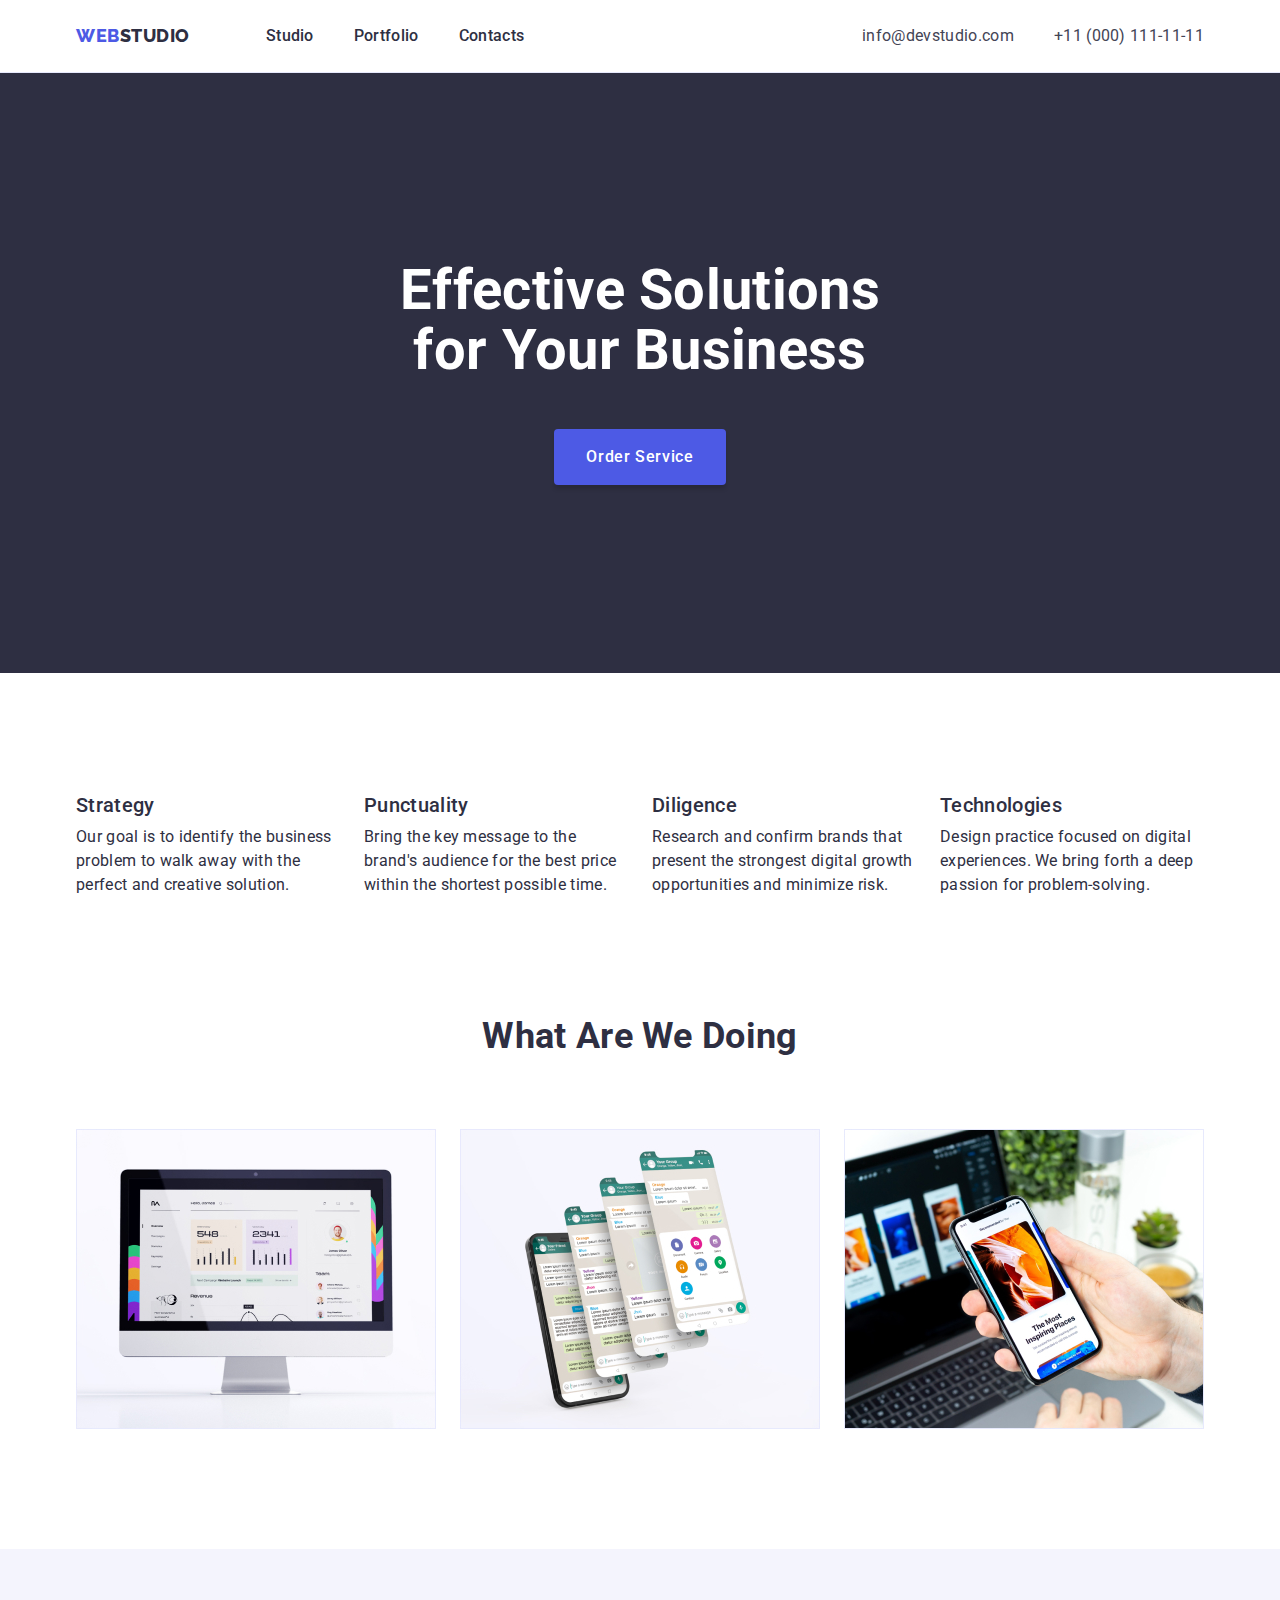
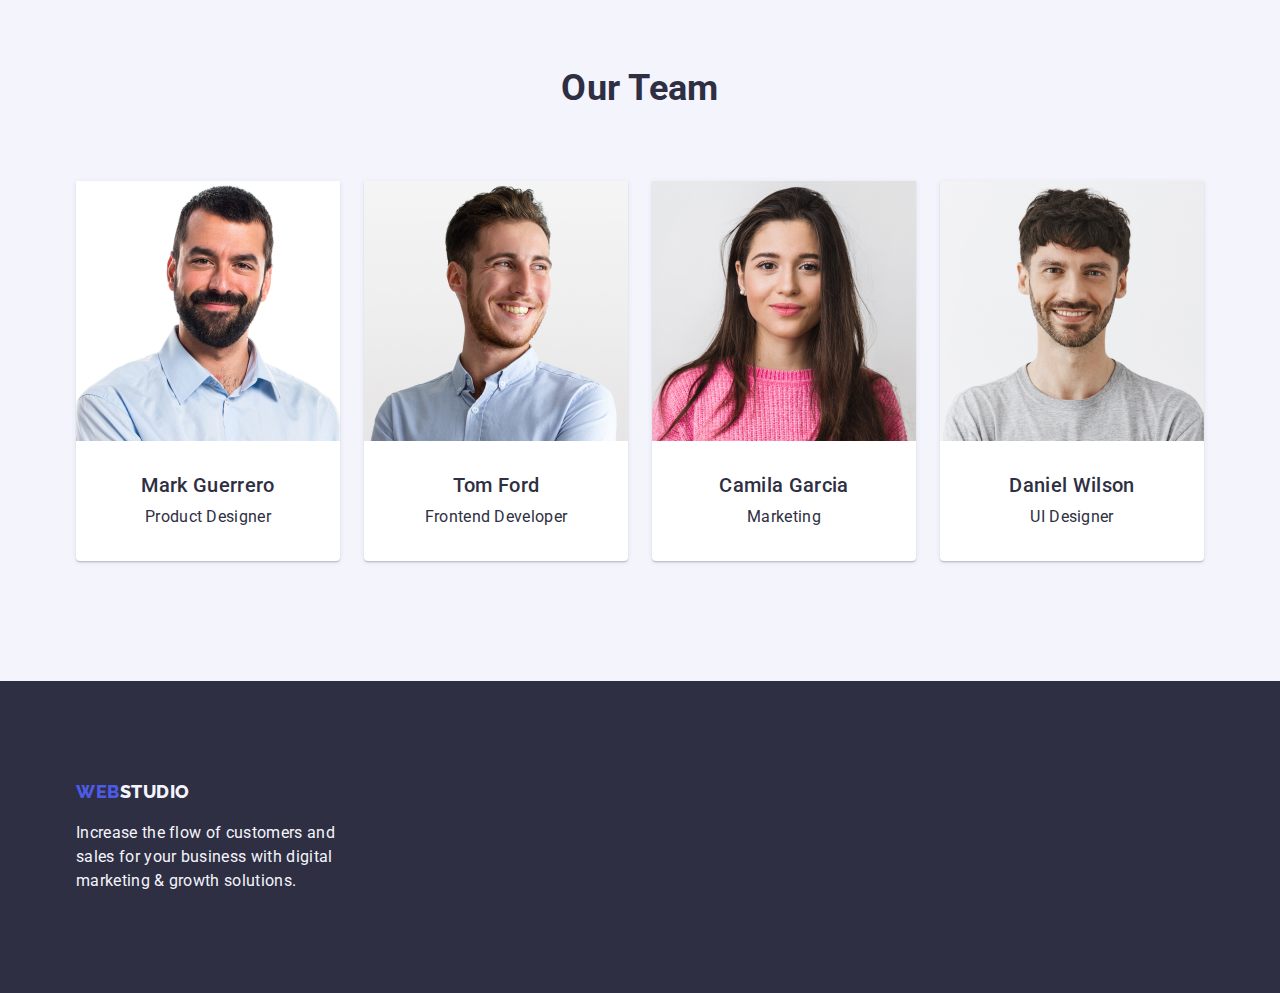
==== index.html @ 7f49e167 "Initial commit" ====
<!DOCTYPE html>
<html lang="en">
  <head>
    <meta charset="UTF-8" />
    <meta name="viewport" content="width=device-width, initial-scale=1.0" />
    <meta name="keywords" content="Studio, design, code" />
    <title>WEB STUDIO</title>
    <!-- Fonts -->
    <link rel="preconnect" href="https://fonts.googleapis.com" />
    <link rel="preconnect" href="https://fonts.gstatic.com" crossorigin />
    <link
      href="https://fonts.googleapis.com/css2?family=Raleway:ital,wght@0,100..900;1,100..900&family=Roboto:ital,wght@0,100;0,300;0,400;0,500;0,700;0,900;1,100;1,300;1,400;1,500;1,700;1,900&display=swap"
      rel="stylesheet"
    />
    <!-- Normalise -->
    <link
      rel="stylesheet"
      href="https://cdn.jsdelivr.net/npm/modern-normalize@2.0.0/modern-normalize.min.css"
    />
    <!-- Custom styles -->
    <link rel="stylesheet" href="./css/styles.css" />
  </head>
  <body>
    <!--region header-->
    <header class="header">
      <div class="container">
        <nav class="header-menu">
          <a class="logo" href="./index.html"
            ><span class="logo-accent">WEB</span>STUDIO</a
          >
          <ul class="header-menu-list">
            <li>
              <a class="header-menu-link" href="index.html">Studio</a>
            </li>
            <li>
              <a class="header-menu-link" href="portfolio.html">Portfolio</a>
            </li>
            <li>
              <a class="header-menu-link" href="#">Contacts</a>
            </li>
          </ul>
        </nav>
        <address class="address">
          <ul class="address-info">
            <li>
              <a class="address-link" href="mailto:info@devstudio.com"
                >info@devstudio.com</a
              >
            </li>
            <li>
              <a class="address-link" href="tel:+110001111111"
                >+11 (000) 111-11-11</a
              >
              <p></p>
            </li>
          </ul>
        </address>
      </div>
    </header>
    <!--end region header-->
    <!--start region hero-->
    <main>
      <section class="hero">
        <div class="container">
          <h1 class="hero-text">Effective Solutions for Your Business</h1>
          <button class="btn" type="button">Order Service</button>
        </div>
      </section>
      <!--end region hero-->
      <section class="features-section">
        <div class="container">
          <h2 hidden>Features title</h2>
          <ul class="features-section-items">
            <li>
              <h3>Strategy</h3>
              <p class="features-section-p">
                Our goal is to identify the business problem to walk away with
                the perfect and creative solution.
              </p>
            </li>
            <li>
              <h3>Punctuality</h3>
              <p class="features-section-p">
                Bring the key message to the brand's audience for the best price
                within the shortest possible time.
              </p>
            </li>
            <li>
              <h3>Diligence</h3>
              <p class="features-section-p">
                Research and confirm brands that present the strongest digital
                growth opportunities and minimize risk.
              </p>
            </li>
            <li>
              <h3>Technologies</h3>
              <p class="features-section-p">
                Design practice focused on digital experiences. We bring forth a
                deep passion for problem-solving.
              </p>
            </li>
          </ul>
        </div>
      </section>
      <section class="section-two">
        <div class="container">
          <h2>What Are We Doing</h2>
          <ul class="section-two-items">
            <li>
              <img
                src="./images/section-2/pic-1.jpg"
                alt="Image of our work"
                width="360"
                height="300"
              />
            </li>
            <li>
              <img
                src="./images/section-2/pic-2.jpg"
                alt="Image of our work"
                width="360"
                height="300"
              />
            </li>
            <li>
              <img
                src="./images/section-2/pic-3.jpg"
                alt="Image of our work"
                width="360"
                height="300"
              />
            </li>
          </ul>
        </div>
      </section>
      <!--team section-->
      <section class="team">
        <div class="container">
          <h2 class="team-title">Our Team</h2>
          <ul class="team-items">
            <li class="team-item">
              <img
                src="./images/team/team-1.jpg"
                alt="Team member"
                width="264"
                height="260"
              />
              <div class="team-member-info">
                <h3 class="team-member-name">Mark Guerrero</h3>
                <p class="team-member-text">Product Designer</p>
              </div>
            </li>
            <li class="team-item">
              <img
                src="./images/team/team-2.jpg"
                alt="Team member"
                width="264"
                height="260"
              />
              <div class="team-member-info">
                <h3 class="team-member-name">Tom Ford</h3>
                <p class="team-member-text">Frontend Developer</p>
              </div>
            </li>
            <li class="team-item">
              <img
                src="./images/team/team-3.jpg"
                alt="Team member"
                width="264"
                height="260"
              />
              <div class="team-member-info">
                <h3 class="team-member-name">Camila Garcia</h3>
                <p class="team-member-text">Marketing</p>
              </div>
            </li>
            <li class="team-item">
              <img
                src="./images/team/team-4.jpg"
                alt="Team member"
                width="264"
                height="260"
              />
              <div class="team-member-info">
                <h3 class="team-member-name">Daniel Wilson</h3>
                <p class="team-member-text">UI Designer</p>
              </div>
            </li>
          </ul>
        </div>
      </section>
    </main>
    <!--footer-->
    <footer class="footer">
      <div class="container">
        <a class="logo" href="./index.html"
          ><span class="logo-accent">WEB</span
          ><span class="logo-footer">STUDIO</span></a
        >
        <p class="footer-paragraph">
          Increase the flow of customers and sales for your business with
          digital marketing & growth solutions.
        </p>
      </div>
    </footer>
  </body>
</html>
---- css/styles.css ----
:root {
    --font-family: "Roboto", sans-serif;
    --second-family: "Raleway", sans-serif;
    --iris: #4d5ae5;
    --ocean: #404bbf;
    --navy-blue: #2e2f42;
    --green: #31d0aa;
    --slate: #434455;
    --light-slate: #8e8f99;
    --cornflower: #e7e9fc;
    --cloud: #f4f4fd;
    --navy-blue-modal: rgba(46, 47, 66, 0.4);
    --grey: rgba(46, 47, 66, 0.7);
    --white: #fff;
    --dairy: #fcfcfc;
    --indent-col: 24px;
    --indent-row: 47px;
    --items: 3;
    --border: 1px;
}

body{
    background-color: var(--white);
    color: var(--navy-blue);
    font-family: var(--font-family);
    line-height: 150%;
    letter-spacing: 0.02em;
}
h1, h2, h3, h4, h5, h6, p{
    margin: 0;
}
h1{
        font-weight: 700;
        font-size: 56px;
        line-height: 107%;
        text-align: center;
        color: var(--white);
}
h2{
    font-weight: 700;
    font-size: 36px;
    line-height: 111%;
    text-transform: capitalize;
    text-align: center;
}
h3 {
    font-weight: 500;
    font-size: 20px;
    line-height: 120%;
}

img{
    display:block;
}

button{
    font-family: inherit;
    cursor: pointer;
    color: currentColor;
    border: none;
    padding: 0;
}
a{
    color: currentColor;
    text-decoration: none;
}
ul, ol{
    list-style-type: none;
    margin: 0;
    padding: 0;
}

/* region Header */
.header {
    border-bottom: 1px solid var(--cornflower);

}
.header .container{
    display: flex;
    align-items: center;
}
.header-menu {
    display: flex;
    justify-content: space-between;
    flex-grow: 1;
    margin-right: auto;
    align-items: center;
}

/* region Logo */
.logo {
    font-family: var(--second-family);
        font-weight: 800;
        font-size: 18px;
        line-height: 117%;
        letter-spacing: 0.03em;
        text-transform: uppercase;
        color: var(--navy-blue);
        margin-right: 76px;
}
.logo-footer {
    color: var(--cloud);
}
.logo-accent {
    color: var(--iris);
}

.header-menu-list {
    display: flex;
    gap: 40px;
    margin-right: auto;
 
}
.header-menu-link {
    font-weight: 500;
    display: block;
    padding: 24px 0;
}
.header-menu-link:hover, 
.header-menu-link:focus {
    color: var(--ocean);
}

.address {
    color: var(--slate);
    font-style: normal;
    padding: 0;
}

.address-info
{
    display: flex;
    gap: 40px;
}

.address-link {
    display: block;
    padding: 24px 0;
}
.address-link:hover,
.address-link:focus {
    color: var(--ocean);
}

/* Buttons */
.btn {
    font-weight: 500;
    letter-spacing: 0.04em;
    color: var(--white);
    box-shadow: 0 4px 4px 0 rgba(0, 0, 0, 0.15);
    background: var(--iris);
}
.btn:hover,
.btn:focus {
    box-shadow: 0 2px 2px 0 rgba(0, 0, 0, 0.12), 0 2px 1px 0 rgba(0, 0, 0, 0.08), 0 3px 1px 0 rgba(0, 0, 0, 0.1);
    background: var(--ocean);
    color: var(--white);
}
.btn-light {
    border-radius: 4px;
    border: 1px solid var(--cornflower);
    padding: 12px 24px;
    min-width: 69px;
    min-height: 48px;
    font-weight: 500;
    letter-spacing: 0.04em;
    text-align: center;
    color: var(--iris);
    background: var(--cloud);
}
.btn-light:hover,
.btn-light:focus {
    color: var(--white);
    box-shadow: 0 4px 4px 0 rgba(0, 0, 0, 0.15);
    background: var(--ocean);
}

.hero .btn{
    min-width: 169px;
    min-height: 56px;
    border-radius: 4px;
    padding: 16px 32px;
}

/* region Hero*/
.hero {
    background: var(--navy-blue);
    padding-top: 188px;
    padding-bottom: 188px;

}
.hero .container {

    text-align: center;

}
.hero-text{
    max-width: 496px;
    margin-bottom: 48px;
    margin-left: auto;
    margin-right: auto;
}
.container{
    width: 1158px;
    padding: 0 15px;
    margin: 0 auto;
}

/* features section*/

.features-section{
    padding-top: 120px;
}
.features-section .container{


}
.features-section-items{
    display: flex;
    gap: 24px;
    
}
.features-section-p{
    max-width: 264px;
    margin-top: 8px;
}

/* section What are we doing*/
.section-two{
    padding-top: 120px;
    padding-bottom: 120px;
}
.section-two .container{

}
.section-two-items{
    display: flex;
    gap: 24px;
    margin-top: 72px;
}

/* region Rows*/
.rows .container{

}
.rows-buttons{
    display: flex;
    justify-content: center;
    text-align: left;
    gap: 24px;

    margin-bottom: 73px;
}
.rows {
padding-top: 96px;
padding-bottom: 120px;
}
.rows-list {
    display: flex;
    flex-wrap: wrap;
    row-gap: var(--indent-row, 48px);
    column-gap: var(--indent-col, 24px);
}

.rows-item {
    box-sizing: border-box;
    flex-basis: calc((100% - (2 * var(--indent-col, 24px)) - 2px) / 3);
}
.rows-box{
    box-sizing: border-box;
    border: 1px solid var(--cornflower);
    border-top: none;
    padding-bottom: 32px;
    padding-top: 32px;
    padding-left: 16px;
}
.rows-item-title{
    text-align: left;
    margin-bottom: 8px;
}
.rows-item-p{
}


/* region Team*/
.team {
    background: var(--cloud);
    padding-top: 120px;
    padding-bottom: 120px;
}
.team .container
{
}
.team-title{
    margin-bottom: 72px;
}
.team-items{
    display: flex;
    gap: 24px;
}
.team-item{
    box-shadow: 0 2px 1px 0 rgba(46, 47, 66, 0.08), 0 1px 1px 0 rgba(46, 47, 66, 0.16), 0 1px 6px 0 rgba(46, 47, 66, 0.08);
    background: var(--white);
    border-radius: 0 0 4px 4px;
}
.team-member-info{
    padding-top: 32px;
    padding-bottom: 32px;
}
.team-member-name {
    text-align: center;
    margin-bottom: 8px;
}
.team-member-text {
    text-align: center;
}

/* region Footer */
.footer {
    background: var(--navy-blue);
    padding-top: 100px;
    padding-bottom: 100px;
}
.footer-paragraph {
    color: var(--cloud);
    max-width: 264px;
    margin-top: 16px;
}
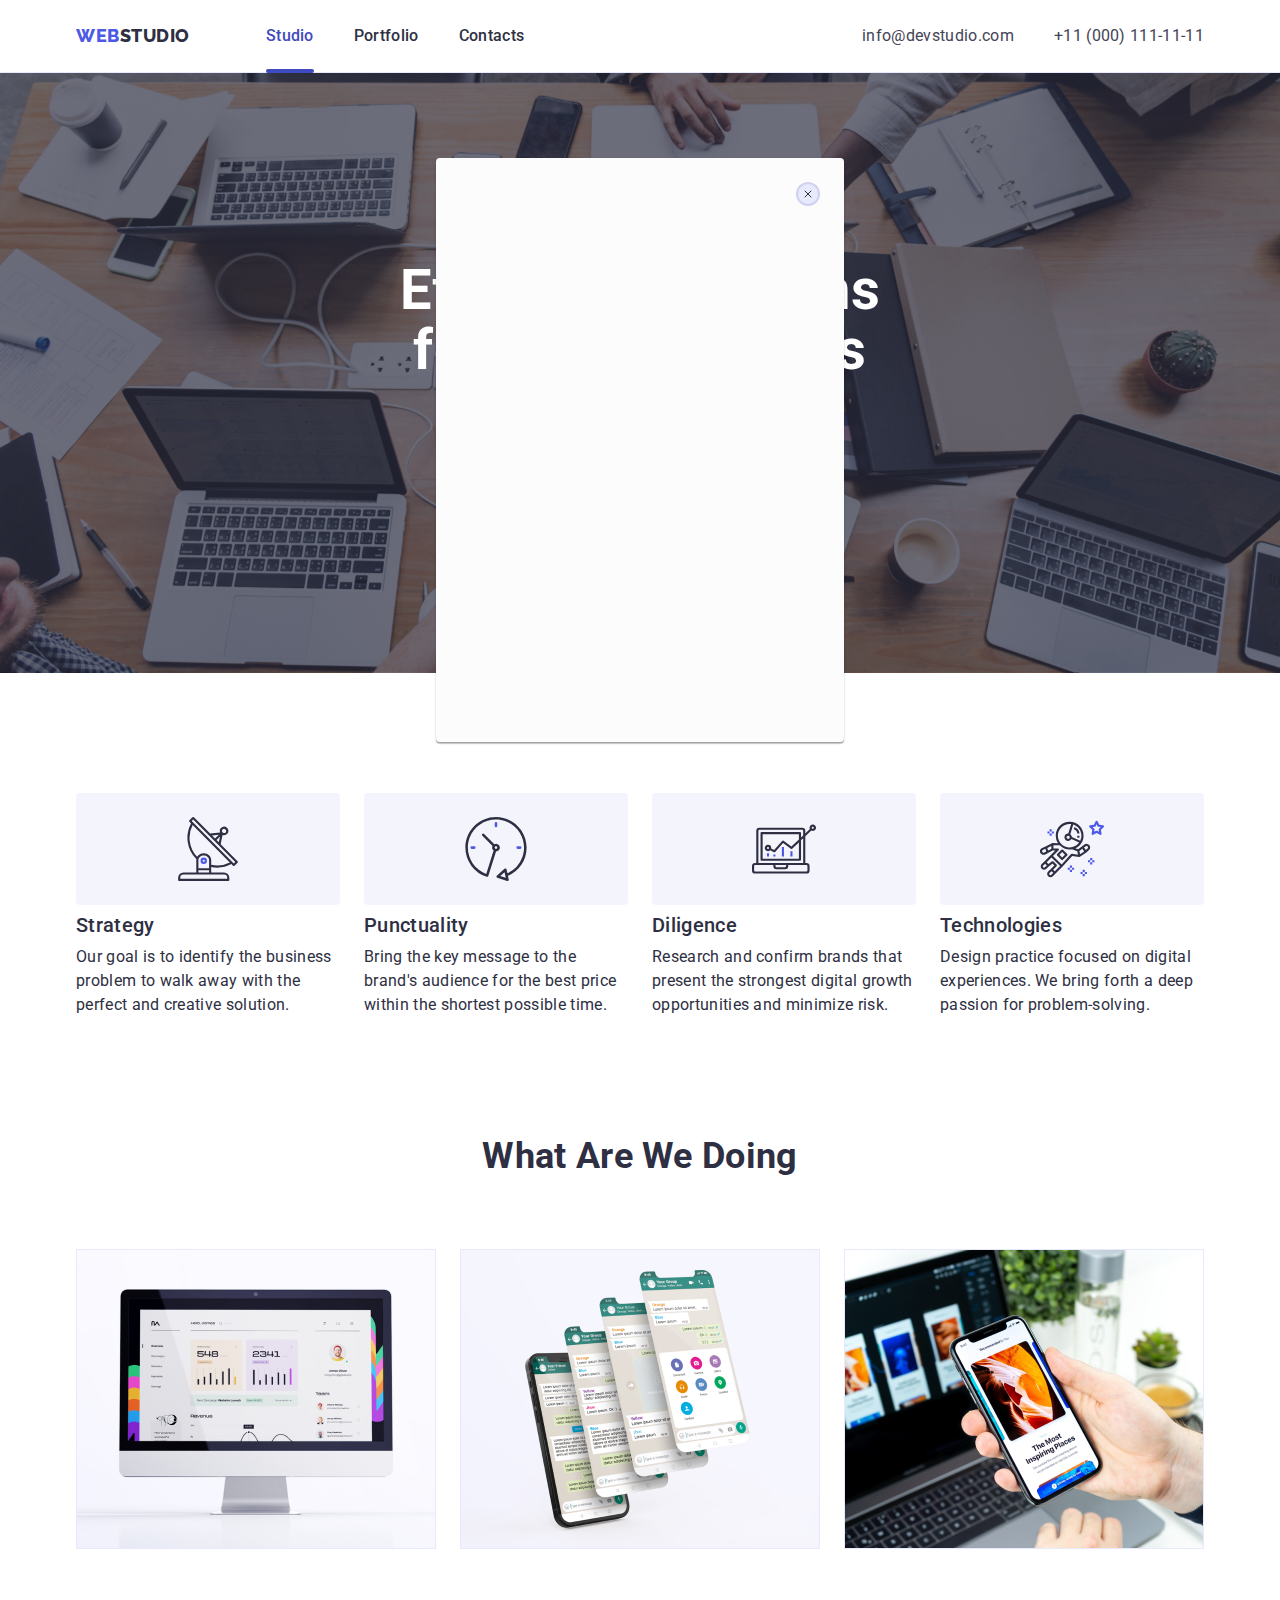
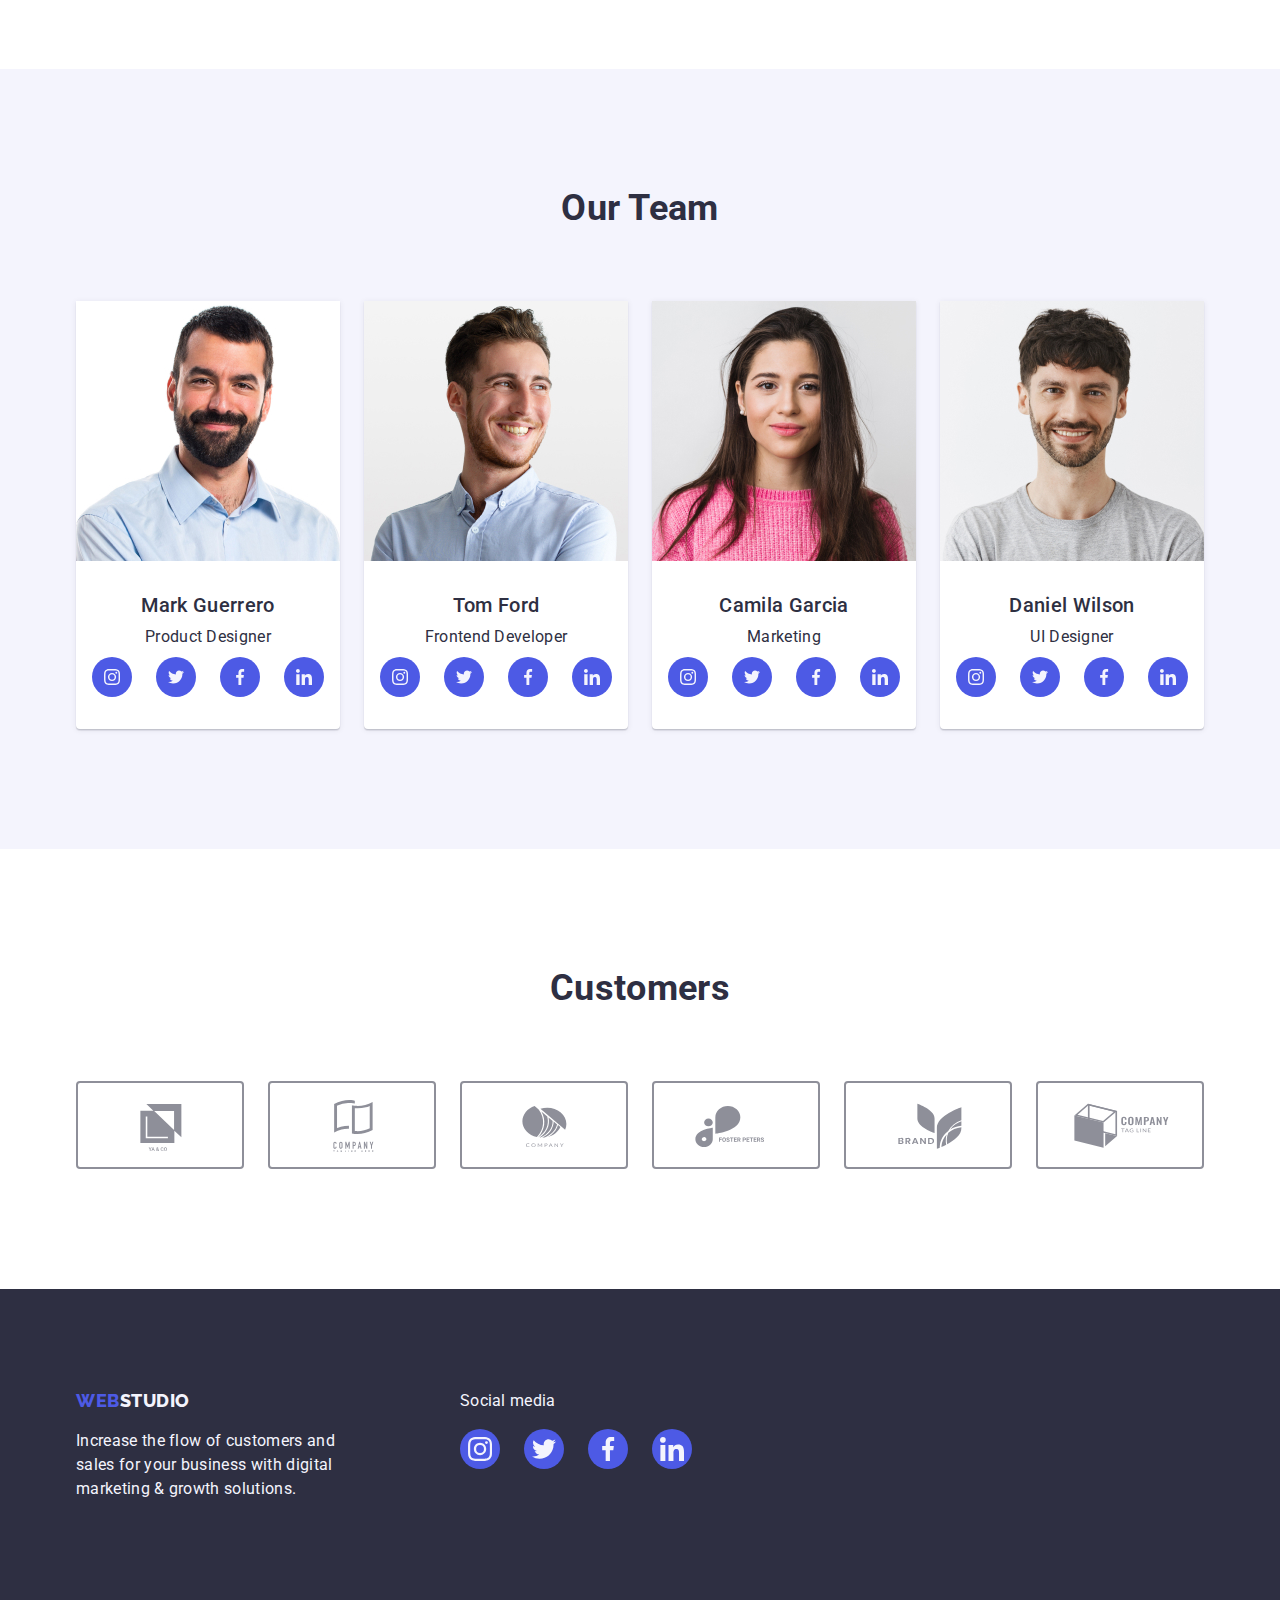
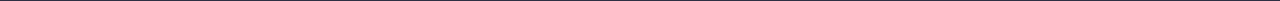
==== commit f620e3d5: ""hw4"" ====
--- a/index.html
+++ b/index.html
@@ -30,7 +30,7 @@
           >
           <ul class="header-menu-list">
             <li>
-              <a class="header-menu-link" href="index.html">Studio</a>
+              <a class="header-menu-link current" href="index.html">Studio</a>
             </li>
             <li>
               <a class="header-menu-link" href="portfolio.html">Portfolio</a>
@@ -63,7 +63,9 @@
       <section class="hero">
         <div class="container">
           <h1 class="hero-text">Effective Solutions for Your Business</h1>
-          <button class="btn" type="button">Order Service</button>
+          <button class="btn" type="button" data-modal-open>
+            Order Service
+          </button>
         </div>
       </section>
       <!--end region hero-->
@@ -72,6 +74,11 @@
           <h2 hidden>Features title</h2>
           <ul class="features-section-items">
             <li>
+              <div class="features-icon-wrapper">
+                <svg class="features-icon" width="64px" height="64px">
+                  <use href="./images/sprite.svg#icon-antenna"></use>
+                </svg>
+              </div>
               <h3>Strategy</h3>
               <p class="features-section-p">
                 Our goal is to identify the business problem to walk away with
@@ -79,6 +86,11 @@
               </p>
             </li>
             <li>
+              <div class="features-icon-wrapper">
+                <svg class="features-icon" width="64px" height="64px">
+                  <use href="./images/sprite.svg#icon-clock"></use>
+                </svg>
+              </div>
               <h3>Punctuality</h3>
               <p class="features-section-p">
                 Bring the key message to the brand's audience for the best price
@@ -86,6 +98,11 @@
               </p>
             </li>
             <li>
+              <div class="features-icon-wrapper">
+                <svg class="features-icon" width="64px" height="64px">
+                  <use href="./images/sprite.svg#icon-diagram"></use>
+                </svg>
+              </div>
               <h3>Diligence</h3>
               <p class="features-section-p">
                 Research and confirm brands that present the strongest digital
@@ -93,6 +110,11 @@
               </p>
             </li>
             <li>
+              <div class="features-icon-wrapper">
+                <svg class="features-icon" width="64px" height="64px">
+                  <use href="./images/sprite.svg#icon-astronaut"></use>
+                </svg>
+              </div>
               <h3>Technologies</h3>
               <p class="features-section-p">
                 Design practice focused on digital experiences. We bring forth a
@@ -148,6 +170,60 @@
               <div class="team-member-info">
                 <h3 class="team-member-name">Mark Guerrero</h3>
                 <p class="team-member-text">Product Designer</p>
+                <ul class="team-member-socials">
+                  <li class="team-socials-item">
+                    <a
+                      class="socials-link"
+                      href="https://instagram.com"
+                      target="_blank"
+                      rel="noopener noreferrer"
+                      aria-label="Link to instagram.com"
+                    >
+                      <svg class="socials-icon" width="16" height="16">
+                        <use href="./images/sprite.svg#icon-instagram"></use>
+                      </svg>
+                    </a>
+                  </li>
+                  <li class="team-socials-item">
+                    <a
+                      class="socials-link"
+                      href="https://twitter.com"
+                      target="_blank"
+                      rel="noopener noreferrer"
+                      aria-label="Link to twitter.com"
+                    >
+                      <svg class="socials-icon" width="16" height="16">
+                        <use href="./images/sprite.svg#icon-twitter"></use>
+                      </svg>
+                    </a>
+                  </li>
+                  <li class="team-socials-item">
+                    <a
+                      class="socials-link"
+                      href="https://facebook.com"
+                      target="_blank"
+                      rel="noopener noreferrer"
+                      aria-label="Link to facebook.com"
+                    >
+                      <svg class="socials-icon" width="16" height="16">
+                        <use href="./images/sprite.svg#icon-facebook"></use>
+                      </svg>
+                    </a>
+                  </li>
+                  <li class="team-socials-item">
+                    <a
+                      class="socials-link"
+                      href="https://linkedin.com"
+                      target="_blank"
+                      rel="noopener noreferrer"
+                      aria-label="Link to linkedin.com"
+                    >
+                      <svg class="socials-icon" width="16" height="16">
+                        <use href="./images/sprite.svg#icon-linkedin"></use>
+                      </svg>
+                    </a>
+                  </li>
+                </ul>
               </div>
             </li>
             <li class="team-item">
@@ -160,6 +236,60 @@
               <div class="team-member-info">
                 <h3 class="team-member-name">Tom Ford</h3>
                 <p class="team-member-text">Frontend Developer</p>
+                <ul class="team-member-socials">
+                  <li class="team-socials-item">
+                    <a
+                      class="socials-link"
+                      href="https://instagram.com"
+                      target="_blank"
+                      rel="noopener noreferrer"
+                      aria-label="Link to instagram.com"
+                    >
+                      <svg class="socials-icon" width="16" height="16">
+                        <use href="./images/sprite.svg#icon-instagram"></use>
+                      </svg>
+                    </a>
+                  </li>
+                  <li class="team-socials-item">
+                    <a
+                      class="socials-link"
+                      href="https://twitter.com"
+                      target="_blank"
+                      rel="noopener noreferrer"
+                      aria-label="Link to twitter.com"
+                    >
+                      <svg class="socials-icon" width="16" height="16">
+                        <use href="./images/sprite.svg#icon-twitter"></use>
+                      </svg>
+                    </a>
+                  </li>
+                  <li class="team-socials-item">
+                    <a
+                      class="socials-link"
+                      href="https://facebook.com"
+                      target="_blank"
+                      rel="noopener noreferrer"
+                      aria-label="Link to facebook.com"
+                    >
+                      <svg class="socials-icon" width="16" height="16">
+                        <use href="./images/sprite.svg#icon-facebook"></use>
+                      </svg>
+                    </a>
+                  </li>
+                  <li class="team-socials-item">
+                    <a
+                      class="socials-link"
+                      href="https://linkedin.com"
+                      target="_blank"
+                      rel="noopener noreferrer"
+                      aria-label="Link to linkedin.com"
+                    >
+                      <svg class="socials-icon" width="16" height="16">
+                        <use href="./images/sprite.svg#icon-linkedin"></use>
+                      </svg>
+                    </a>
+                  </li>
+                </ul>
               </div>
             </li>
             <li class="team-item">
@@ -172,6 +302,60 @@
               <div class="team-member-info">
                 <h3 class="team-member-name">Camila Garcia</h3>
                 <p class="team-member-text">Marketing</p>
+                <ul class="team-member-socials">
+                  <li class="team-socials-item">
+                    <a
+                      class="socials-link"
+                      href="https://instagram.com"
+                      target="_blank"
+                      rel="noopener noreferrer"
+                      aria-label="Link to instagram.com"
+                    >
+                      <svg class="socials-icon" width="16" height="16">
+                        <use href="./images/sprite.svg#icon-instagram"></use>
+                      </svg>
+                    </a>
+                  </li>
+                  <li class="team-socials-item">
+                    <a
+                      class="socials-link"
+                      href="https://twitter.com"
+                      target="_blank"
+                      rel="noopener noreferrer"
+                      aria-label="Link to twitter.com"
+                    >
+                      <svg class="socials-icon" width="16" height="16">
+                        <use href="./images/sprite.svg#icon-twitter"></use>
+                      </svg>
+                    </a>
+                  </li>
+                  <li class="team-socials-item">
+                    <a
+                      class="socials-link"
+                      href="https://facebook.com"
+                      target="_blank"
+                      rel="noopener noreferrer"
+                      aria-label="Link to facebook.com"
+                    >
+                      <svg class="socials-icon" width="16" height="16">
+                        <use href="./images/sprite.svg#icon-facebook"></use>
+                      </svg>
+                    </a>
+                  </li>
+                  <li class="team-socials-item">
+                    <a
+                      class="socials-link"
+                      href="https://linkedin.com"
+                      target="_blank"
+                      rel="noopener noreferrer"
+                      aria-label="Link to linkedin.com"
+                    >
+                      <svg class="socials-icon" width="16" height="16">
+                        <use href="./images/sprite.svg#icon-linkedin"></use>
+                      </svg>
+                    </a>
+                  </li>
+                </ul>
               </div>
             </li>
             <li class="team-item">
@@ -184,7 +368,147 @@
               <div class="team-member-info">
                 <h3 class="team-member-name">Daniel Wilson</h3>
                 <p class="team-member-text">UI Designer</p>
-              </div>
+                <ul class="team-member-socials">
+                  <li class="team-socials-item">
+                    <a
+                      class="socials-link"
+                      href="https://instagram.com"
+                      target="_blank"
+                      rel="noopener noreferrer"
+                      aria-label="Link to instagram.com"
+                    >
+                      <svg class="socials-icon" width="16" height="16">
+                        <use href="./images/sprite.svg#icon-instagram"></use>
+                      </svg>
+                    </a>
+                  </li>
+                  <li class="team-socials-item">
+                    <a
+                      class="socials-link"
+                      href="https://twitter.com"
+                      target="_blank"
+                      rel="noopener noreferrer"
+                      aria-label="Link to twitter.com"
+                    >
+                      <svg class="socials-icon" width="16" height="16">
+                        <use href="./images/sprite.svg#icon-twitter"></use>
+                      </svg>
+                    </a>
+                  </li>
+                  <li class="team-socials-item">
+                    <a
+                      class="socials-link"
+                      href="https://facebook.com"
+                      target="_blank"
+                      rel="noopener noreferrer"
+                      aria-label="Link to facebook.com"
+                    >
+                      <svg class="socials-icon" width="16" height="16">
+                        <use href="./images/sprite.svg#icon-facebook"></use>
+                      </svg>
+                    </a>
+                  </li>
+                  <li class="team-socials-item">
+                    <a
+                      class="socials-link"
+                      href="https://linkedin.com"
+                      target="_blank"
+                      rel="noopener noreferrer"
+                      aria-label="Link to linkedin.com"
+                    >
+                      <svg class="socials-icon" width="16" height="16">
+                        <use href="./images/sprite.svg#icon-linkedin"></use>
+                      </svg>
+                    </a>
+                  </li>
+                </ul>
+              </div>
+            </li>
+          </ul>
+        </div>
+      </section>
+      <!--customers section-->
+      <section class="section-customers">
+        <div class="container">
+          <h2>Customers</h2>
+          <ul class="section-customers-items">
+            <li class="section-customers-item">
+              <a
+                class="customers-link"
+                href="#"
+                target="_blank"
+                rel="noopener noreferrer"
+                aria-label="Link to the customer"
+              >
+                <svg class="customers-icon" width="104px" height="56px">
+                  <use href="./images/sprite.svg#icon-Logo"></use>
+                </svg>
+              </a>
+            </li>
+            <li class="section-customers-item">
+              <a
+                class="customers-link"
+                href="#"
+                target="_blank"
+                rel="noopener noreferrer"
+                aria-label="Link to the customer"
+              >
+                <svg class="customers-icon" width="104px" height="56px">
+                  <use href="./images/sprite.svg#icon-Logo-1"></use>
+                </svg>
+              </a>
+            </li>
+            <li class="section-customers-item">
+              <a
+                class="customers-link"
+                href="#"
+                target="_blank"
+                rel="noopener noreferrer"
+                aria-label="Link to the customer"
+              >
+                <svg class="customers-icon" width="104px" height="56px">
+                  <use href="./images/sprite.svg#icon-Logo-2"></use>
+                </svg>
+              </a>
+            </li>
+            <li class="section-customers-item">
+              <a
+                class="customers-link"
+                href="#"
+                target="_blank"
+                rel="noopener noreferrer"
+                aria-label="Link to the customer"
+              >
+                <svg class="customers-icon" width="104px" height="56px">
+                  <use href="./images/sprite.svg#icon-Logo-3"></use>
+                </svg>
+              </a>
+            </li>
+            <li class="section-customers-item">
+              <a
+                class="customers-link"
+                href="#"
+                target="_blank"
+                rel="noopener noreferrer"
+                aria-label="Link to the customer"
+              >
+                <svg class="customers-icon" width="104px" height="56px">
+                  <use href="./images/sprite.svg#icon-Logo-4"></use>
+                </svg>
+              </a>
+            </li>
+            <li class="section-customers-item">
+              <a
+                class="customers-link"
+                href="#"
+                target="_blank"
+                rel="noopener noreferrer"
+                aria-label="Link to the customer"
+              >
+                <svg class="customers-icon" width="104px" height="56px">
+                  <use href="./images/sprite.svg#icon-Logo-6"></use>
+                </svg>
+              </a>
             </li>
           </ul>
         </div>
@@ -193,15 +517,86 @@
     <!--footer-->
     <footer class="footer">
       <div class="container">
-        <a class="logo" href="./index.html"
-          ><span class="logo-accent">WEB</span
-          ><span class="logo-footer">STUDIO</span></a
-        >
-        <p class="footer-paragraph">
-          Increase the flow of customers and sales for your business with
-          digital marketing & growth solutions.
-        </p>
+        <div class="footer-top">
+          <a class="logo" href="./index.html"
+            ><span class="logo-accent">WEB</span
+            ><span class="logo-footer">STUDIO</span></a
+          >
+          <p class="footer-sm">Social media</p>
+        </div>
+        <div class="footer-bottom">
+          <p class="footer-paragraph">
+            Increase the flow of customers and sales for your business with
+            digital marketing & growth solutions.
+          </p>
+          <ul class="footer-socials">
+            <li class="team-socials-item">
+              <a
+                class="socials-link"
+                href="https://instagram.com"
+                target="_blank"
+                rel="noopener noreferrer"
+                aria-label="Link to instagram.com"
+              >
+                <svg class="socials-icon" width="24" height="24">
+                  <use href="./images/sprite.svg#icon-instagram"></use>
+                </svg>
+              </a>
+            </li>
+            <li class="team-socials-item">
+              <a
+                class="socials-link"
+                href="https://twitter.com"
+                target="_blank"
+                rel="noopener noreferrer"
+                aria-label="Link to twitter.com"
+              >
+                <svg class="socials-icon" width="24" height="24">
+                  <use href="./images/sprite.svg#icon-twitter"></use>
+                </svg>
+              </a>
+            </li>
+            <li class="team-socials-item">
+              <a
+                class="socials-link"
+                href="https://facebook.com"
+                target="_blank"
+                rel="noopener noreferrer"
+                aria-label="Link to facebook.com"
+              >
+                <svg class="socials-icon" width="24" height="24">
+                  <use href="./images/sprite.svg#icon-facebook"></use>
+                </svg>
+              </a>
+            </li>
+            <li class="team-socials-item">
+              <a
+                class="socials-link"
+                href="https://linkedin.com"
+                target="_blank"
+                rel="noopener noreferrer"
+                aria-label="Link to linkedin.com"
+              >
+                <svg class="socials-icon" width="24" height="24">
+                  <use href="./images/sprite.svg#icon-linkedin"></use>
+                </svg>
+              </a>
+            </li>
+          </ul>
+        </div>
       </div>
     </footer>
+    <!-- #endregion -->
+
+    <div class="backdrop" data-modal>
+      <div class="modal">
+        <button class="modal-btn" type="button" data-modal-close>
+          <svg class="modal-btn-icon" width="24" height="24">
+            <use href="./images/sprite.svg#close"></use>
+          </svg>
+        </button>
+      </div>
+    </div>
+    <script src="./js/modal.js"></script>
   </body>
 </html>
--- a/css/styles.css
+++ b/css/styles.css
@@ -17,6 +17,8 @@
     --indent-row: 47px;
     --items: 3;
     --border: 1px;
+    --trns-slow: 500ms, ease-out;
+    --trns-fast: 250ms, ease-in;
 }
 
 body{
@@ -112,9 +114,29 @@
  
 }
 .header-menu-link {
+    position: relative;
     font-weight: 500;
     display: block;
     padding: 24px 0;
+ 
+    transition: var(--trns-fast);
+    transition-property: color;
+}
+.header-menu-link::after {
+    content: "";
+    position: absolute;
+    bottom: -1px;
+    display: block;
+    width: 100%;
+    height: 4px;
+    border-radius: 2px;
+    background-color: transparent;
+}
+.header-menu-link.current::after {
+    background-color: var(--ocean);
+}
+.header-menu-link.current{
+    color: var(--ocean);
 }
 .header-menu-link:hover, 
 .header-menu-link:focus {
@@ -136,6 +158,9 @@
 .address-link {
     display: block;
     padding: 24px 0;
+
+    transition: var(--trns-fast);
+    transition-property: color;
 }
 .address-link:hover,
 .address-link:focus {
@@ -149,6 +174,9 @@
     color: var(--white);
     box-shadow: 0 4px 4px 0 rgba(0, 0, 0, 0.15);
     background: var(--iris);
+
+    transition: var(--trns-fast);
+    transition-property: color, background-color, border-color;
 }
 .btn:hover,
 .btn:focus {
@@ -167,6 +195,9 @@
     text-align: center;
     color: var(--iris);
     background: var(--cloud);
+
+    transition: var(--trns-fast);
+    transition-property: color, background-color, border-color;
 }
 .btn-light:hover,
 .btn-light:focus {
@@ -180,11 +211,18 @@
     min-height: 56px;
     border-radius: 4px;
     padding: 16px 32px;
+
+    transition: var(--trns-fast);
+        transition-property: color, background-color, border-color;
 }
 
 /* region Hero*/
 .hero {
     background: var(--navy-blue);
+    background-image: linear-gradient(rgba(46, 47, 66, 0.7),
+                rgba(46, 47, 66, 0.7)), url(../images/hero-bg.jpg);
+    background-repeat: no-repeat;
+    background-position: center;
     padding-top: 188px;
     padding-bottom: 188px;
 
@@ -212,9 +250,21 @@
     padding-top: 120px;
 }
 .features-section .container{
-
-
-}
+}
+.features-icon-wrapper{
+    background: var(--cloud);
+    border-radius: 4px;
+    width: 264px;
+    height: 112px;
+    margin-bottom: 8px;
+    display: flex;
+    justify-content: center;
+    align-items: center;
+}
+.features-icon{
+
+}
+
 .features-section-items{
     display: flex;
     gap: 24px;
@@ -224,6 +274,43 @@
     max-width: 264px;
     margin-top: 8px;
 }
+
+
+/* Customers*/
+.section-customers {
+    padding-top: 120px;
+    padding-bottom: 120px;
+}
+.section-customers-items {
+    display: flex;
+    gap: 24px;
+    margin-top: 72px;
+}
+.section-customers-item {}
+.customers-link {
+    border-radius: 4px;
+        
+        width: 168px;
+        height: 88px;
+        display: flex;
+        justify-content: center;
+        align-items: center;
+        color: var(--light-slate);
+        border: 2px solid var(--light-slate);
+
+        transition: var(--trns-fast);
+            transition-property: color, background-color, border-color;
+}
+.customers-link:hover,
+.customers-link:focus{
+    color: var(--ocean);
+    border-color: var(--ocean);
+}
+.customers-icon {
+    fill:currentColor;
+}
+
+
 
 /* section What are we doing*/
 .section-two{
@@ -261,10 +348,18 @@
     row-gap: var(--indent-row, 48px);
     column-gap: var(--indent-col, 24px);
 }
-
+.rows-image-box{
+    position: relative;
+    overflow: hidden;
+}
 .rows-item {
+    
     box-sizing: border-box;
     flex-basis: calc((100% - (2 * var(--indent-col, 24px)) - 2px) / 3);
+}
+.rows-item:hover .overlay{
+    transform: translateY(0);
+
 }
 .rows-box{
     box-sizing: border-box;
@@ -280,7 +375,19 @@
 }
 .rows-item-p{
 }
-
+.overlay{
+    position: absolute;
+    transform: translateY(300px);
+    top: 0;
+    left: 0;
+    height: 100%;
+    width: 100%;
+    padding: 40px 32px;
+    color: var(--cloud);
+    background-color: var(--iris);
+    transition: var(--trns-slow);
+    transition-property: transform;
+}
 
 /* region Team*/
 .team {
@@ -314,6 +421,37 @@
 .team-member-text {
     text-align: center;
 }
+.team-member-socials{
+    display: flex;
+    justify-content: center;
+    gap: 24px;
+    margin-top: 8px;
+}
+.team-socials-item{}
+.socials-link{
+    justify-content: center;
+    align-items: center;
+    width: 40px;
+    height: 40px;
+    border-radius: 50%;
+    display: flex;
+    justify-content: center;
+    align-items: center;
+    background-color: var(--iris);
+
+    transition: var(--trns-fast);
+    transition-property: color, border-color;
+}
+.socials-link:hover,
+.socials-link:focus {
+    background-color: var(--ocean)
+}
+.socials-icon {
+    fill: currentColor;
+}
+.socials-icon{}
+
+
 
 /* region Footer */
 .footer {
@@ -324,5 +462,90 @@
 .footer-paragraph {
     color: var(--cloud);
     max-width: 264px;
+}
+.footer-top{
+    display: flex;
+    align-items:center;
+}
+.footer-sm{
+    color: var(--cloud);
+    margin-left: 194px;
+}
+.footer-bottom{
+    display: flex;
     margin-top: 16px;
-}+}
+.footer-socials{
+    display: flex;
+    justify-content: center;
+    gap: 24px;
+    margin-left: 120px;
+}
+
+
+
+/* #region Modal window*/
+.backdrop {
+    position: fixed;
+    inset:0;
+    background-color: rgba(var(--primary-cl), 0.5);
+    opacity: 1;
+    visibility: visible;
+    pointer-events: initial; 
+
+    transition: var(--trns-slow);
+    transition-property: opacity, visibility;
+    transition-delay: 0ms;
+}
+
+.backdrop.is-hidden {
+    opacity: 0;
+    visibility: hidden;
+    pointer-events: none;
+    transition-delay: 500ms;
+}
+
+.modal {
+    position: absolute;
+    top: 50%;
+    left: 50%;
+    transform: translateX(-50%) translateY(-50%) scale(1);
+    width: 408px;
+    min-height: 584px;
+    background-color: var(--dairy);
+    border-radius: 4px;
+    box-shadow: 0 2px 1px 0 rgba(0, 0, 0, 0.2), 0 1px 3px 0 rgba(0, 0, 0, 0.12), 0 1px 1px 0 rgba(0, 0, 0, 0.14);
+
+    transition-duration: 300ms;
+    transition-timing-function: cubic-bezier(0.42, 0, 0.21, 1.5);
+    transition-property: transform, opacity;
+    transition-delay: 600ms;
+}
+
+.backdrop.is-hidden .modal {
+    transform: translateX(-50%) translateY(-50%) scale(0.3);
+    opacity: 0;
+    transition-delay: 0ms;
+}
+
+.modal-btn {
+    position: absolute;
+    top: 24px;
+    right: 24px;
+    width: 24px;
+    height: 24px;
+    display: flex;
+    justify-content: center;
+    align-items: center;
+    padding: 0;
+    background-color: var(--cornflower);
+    border-radius: 50%;
+    border: 2px solid rgba(0, 0, 128, 0.1);
+}
+
+.modal-btn-icon {
+    width: 12px;
+    height: 12px;
+    fill: currentColor;
+}
+
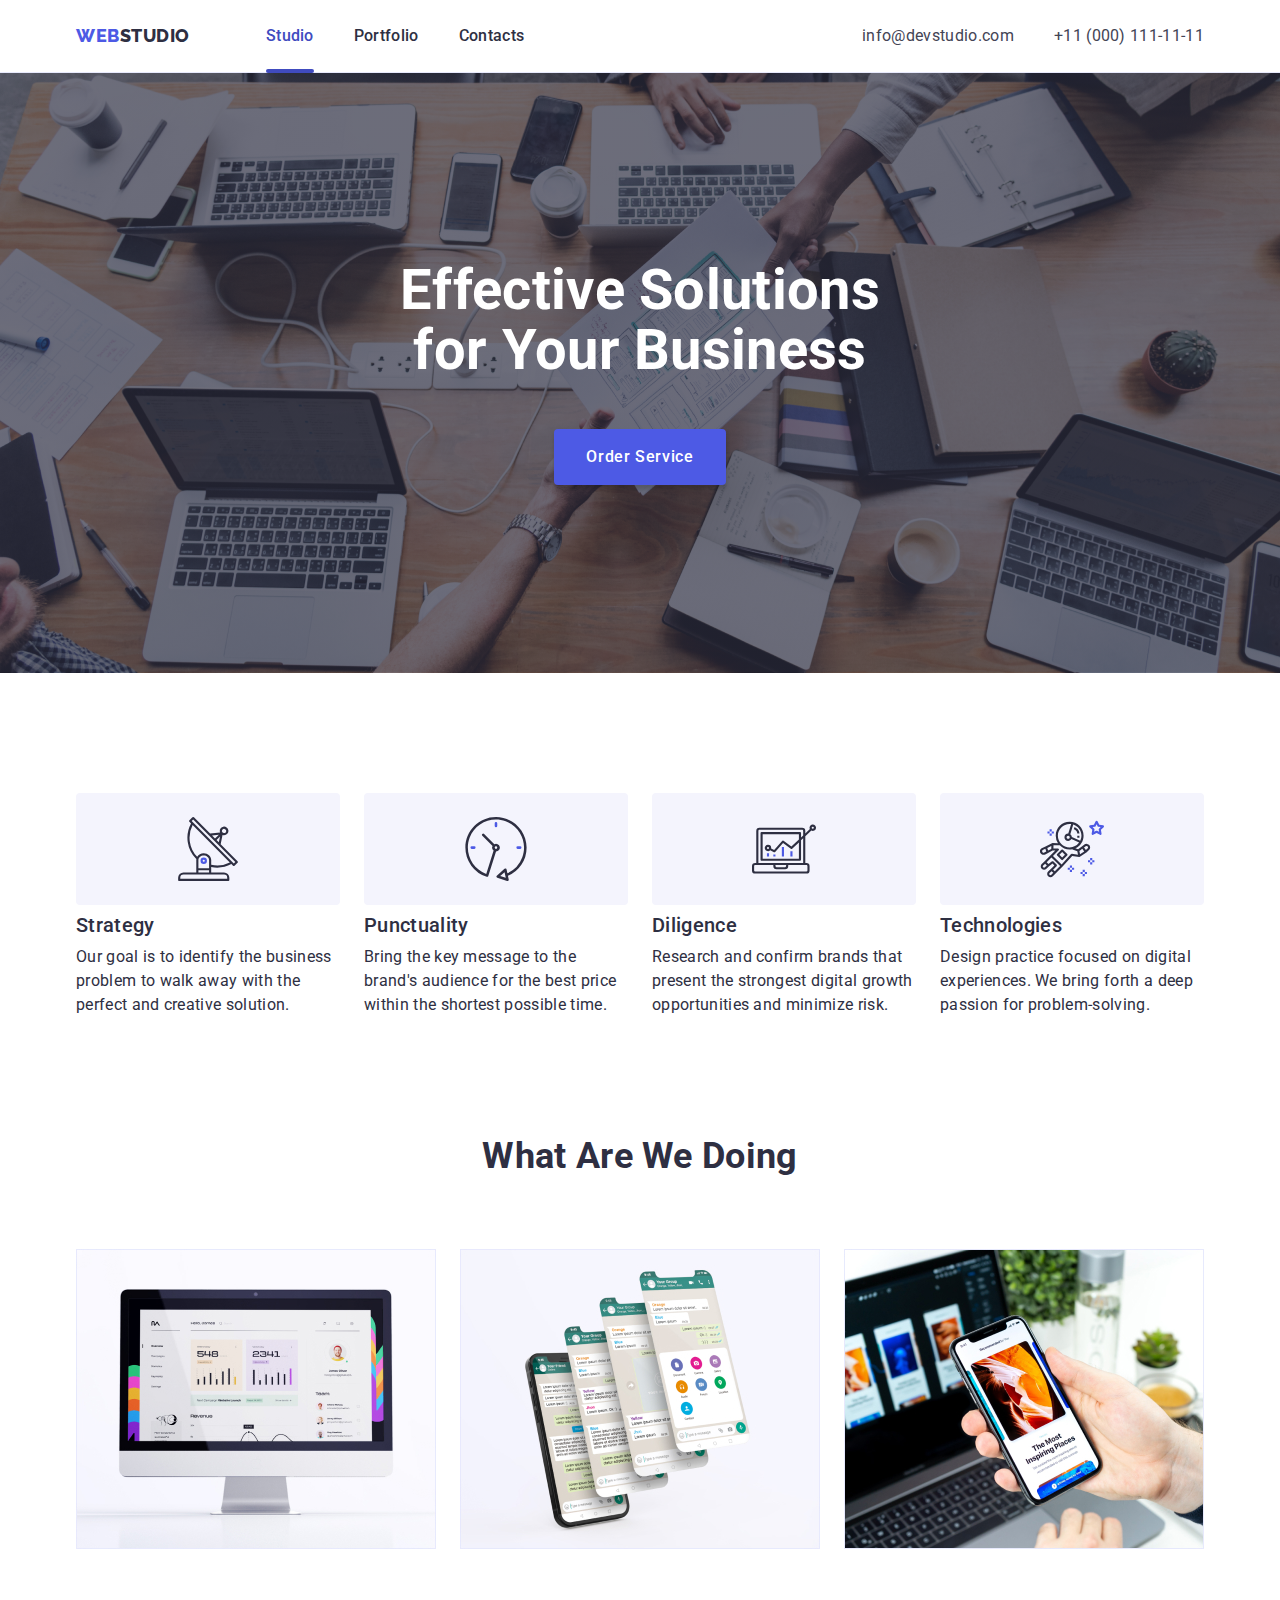
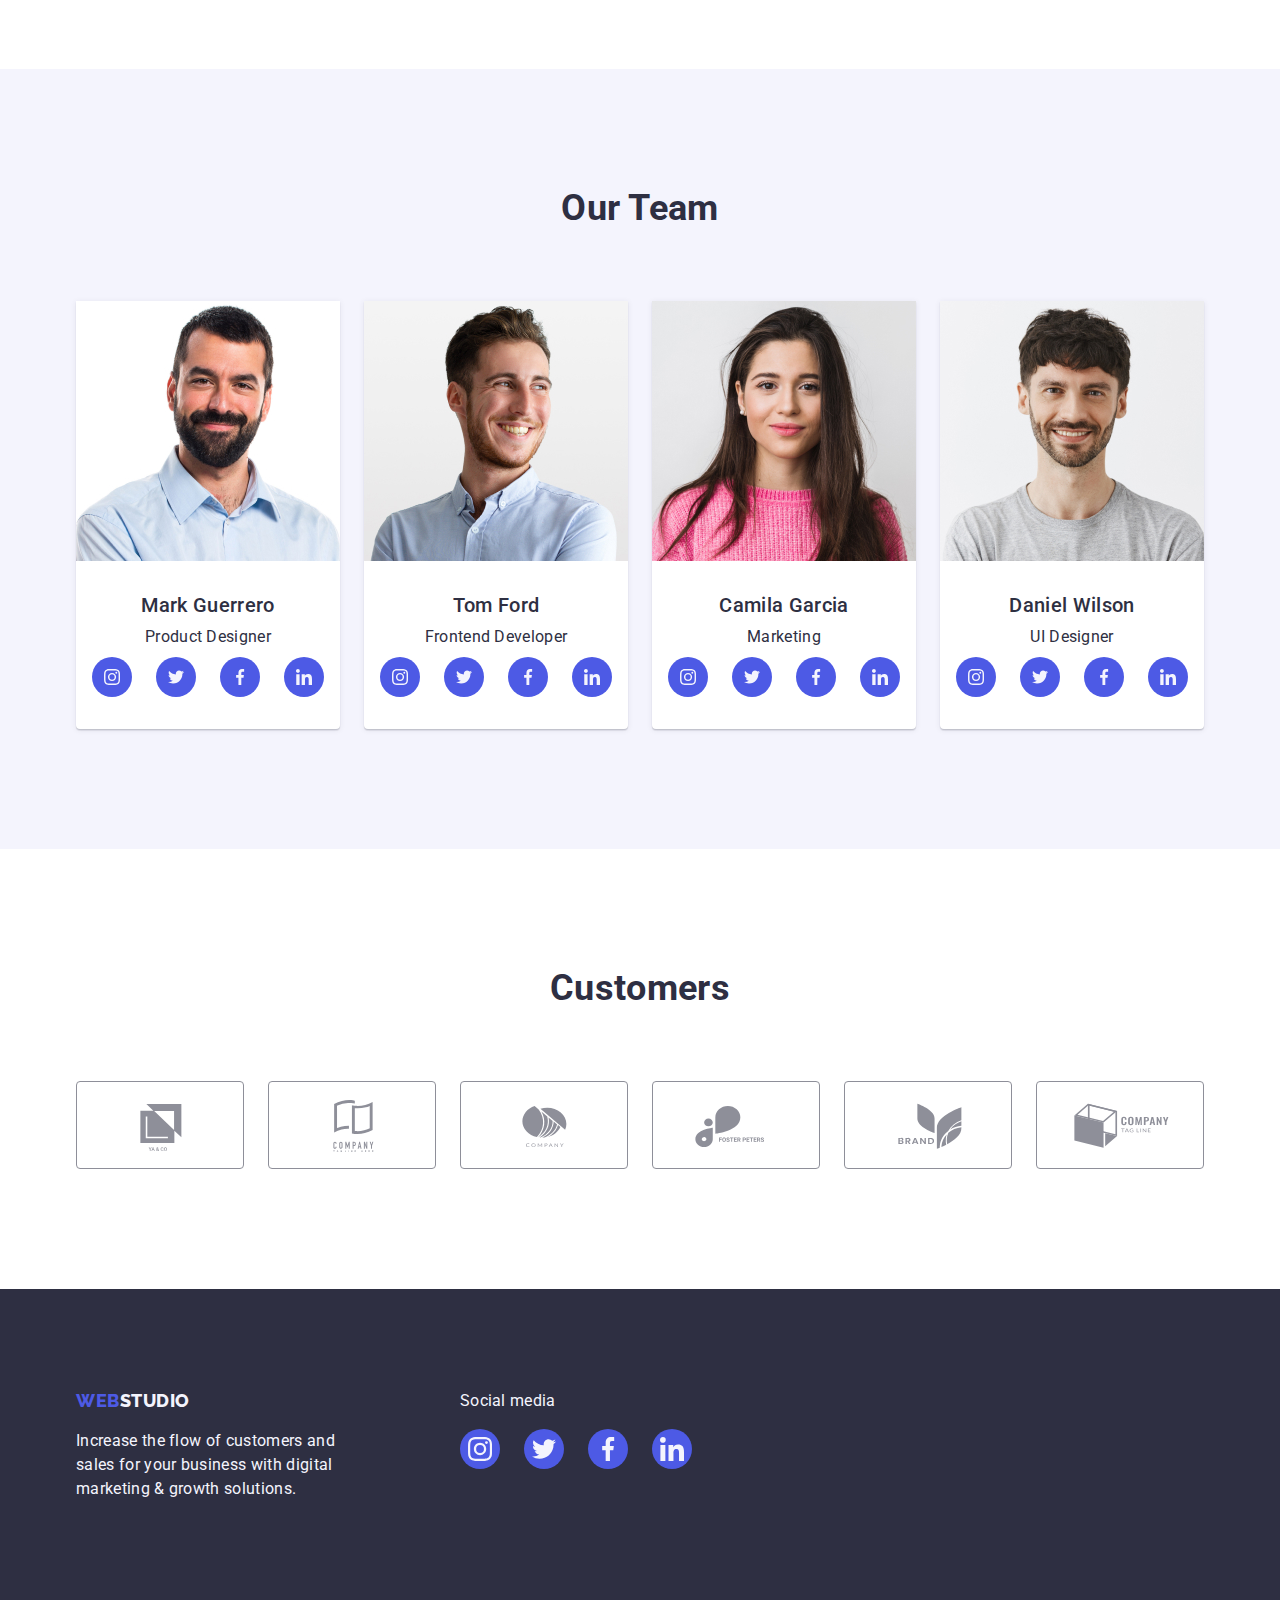
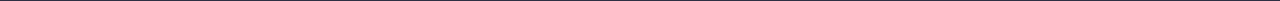
==== commit de5891c5: "mentor upd" ====
--- a/index.html
+++ b/index.html
@@ -532,7 +532,7 @@
           <ul class="footer-socials">
             <li class="team-socials-item">
               <a
-                class="socials-link"
+                class="socials-link sm-footer"
                 href="https://instagram.com"
                 target="_blank"
                 rel="noopener noreferrer"
@@ -545,7 +545,7 @@
             </li>
             <li class="team-socials-item">
               <a
-                class="socials-link"
+                class="socials-link sm-footer"
                 href="https://twitter.com"
                 target="_blank"
                 rel="noopener noreferrer"
@@ -558,7 +558,7 @@
             </li>
             <li class="team-socials-item">
               <a
-                class="socials-link"
+                class="socials-link sm-footer"
                 href="https://facebook.com"
                 target="_blank"
                 rel="noopener noreferrer"
@@ -571,7 +571,7 @@
             </li>
             <li class="team-socials-item">
               <a
-                class="socials-link"
+                class="socials-link sm-footer"
                 href="https://linkedin.com"
                 target="_blank"
                 rel="noopener noreferrer"
@@ -588,7 +588,7 @@
     </footer>
     <!-- #endregion -->
 
-    <div class="backdrop" data-modal>
+    <div class="backdrop is-hidden" data-modal>
       <div class="modal">
         <button class="modal-btn" type="button" data-modal-close>
           <svg class="modal-btn-icon" width="24" height="24">
--- a/css/styles.css
+++ b/css/styles.css
@@ -248,6 +248,8 @@
 
 .features-section{
     padding-top: 120px;
+    max-width: 1440px;
+    margin: 0 auto;
 }
 .features-section .container{
 }
@@ -289,17 +291,16 @@
 .section-customers-item {}
 .customers-link {
     border-radius: 4px;
-        
-        width: 168px;
-        height: 88px;
-        display: flex;
-        justify-content: center;
-        align-items: center;
-        color: var(--light-slate);
-        border: 2px solid var(--light-slate);
-
-        transition: var(--trns-fast);
-            transition-property: color, background-color, border-color;
+    width: 168px;
+    height: 88px;
+    display: flex;
+    justify-content: center;
+    align-items: center;
+    color: var(--light-slate);
+    border: 1px solid var(--light-slate);
+
+    transition: var(--trns-fast);
+    transition-property: color, background-color, border-color;
 }
 .customers-link:hover,
 .customers-link:focus{
@@ -357,7 +358,7 @@
     box-sizing: border-box;
     flex-basis: calc((100% - (2 * var(--indent-col, 24px)) - 2px) / 3);
 }
-.rows-item:hover .overlay{
+.rows-item:hover .overlay, .rows-item:focus .overlay{
     transform: translateY(0);
 
 }
@@ -446,6 +447,10 @@
 .socials-link:focus {
     background-color: var(--ocean)
 }
+.sm-footer:hover,
+.sm-footer:focus {
+    background-color: var(--green);
+}
 .socials-icon {
     fill: currentColor;
 }
@@ -541,11 +546,21 @@
     background-color: var(--cornflower);
     border-radius: 50%;
     border: 2px solid rgba(0, 0, 128, 0.1);
+
+    transition: var(--trns-fast);
+    transition-property: color, background-color, border-color;
 }
 
 .modal-btn-icon {
-    width: 12px;
-    height: 12px;
-    fill: currentColor;
-}
-
+    width: 8px;
+    height: 8px;
+    fill: currentColor
+}
+.modal-btn:hover, .modal-btn:focus{
+    background-color: var(--ocean);
+    border: none;
+}
+.modal-btn:hover .modal-btn-icon,
+.modal-btn:focus .modal-btn-icon{
+    fill: var(--white);
+}